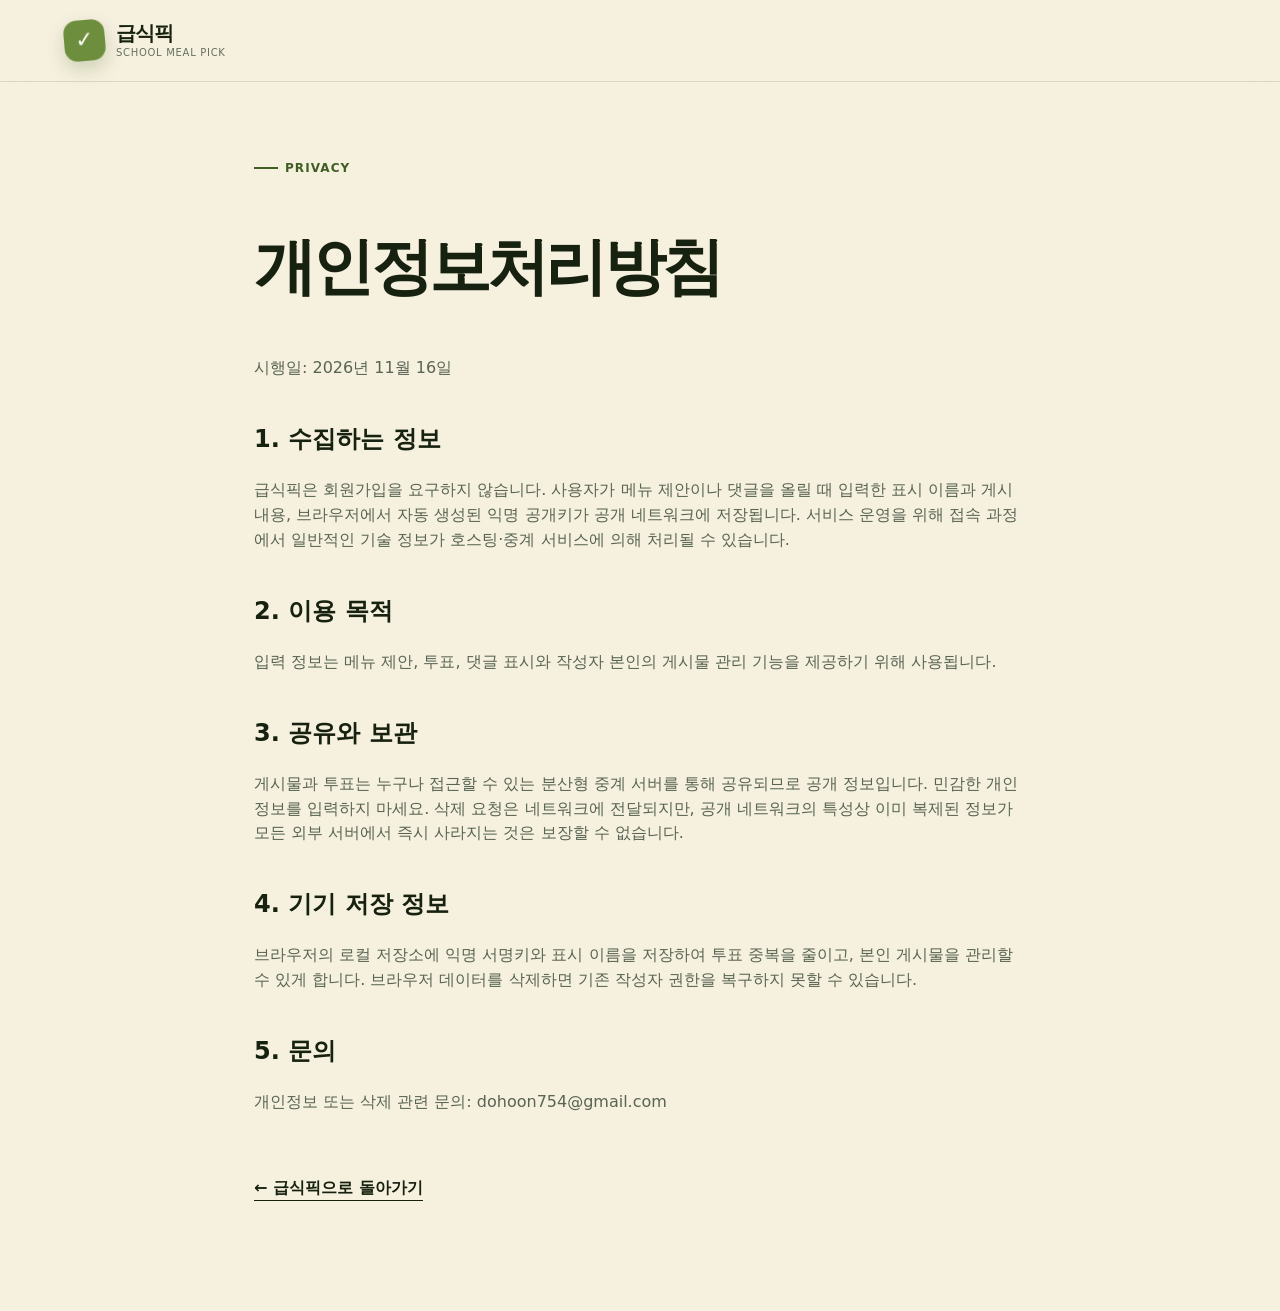
==== privacy.html @ 2544133d "Build school meal proposal and voting app" ====
<!doctype html>
<html lang="ko">
<head>
  <meta charset="utf-8"><meta name="viewport" content="width=device-width, initial-scale=1">
  <title>개인정보처리방침 — 급식픽</title><link rel="stylesheet" href="styles.css"><link rel="icon" href="assets/icon.svg" type="image/svg+xml">
  <style>.policy{max-width:820px;margin:0 auto;padding:70px 24px 110px}.policy h1{font-size:clamp(38px,7vw,62px);letter-spacing:-.06em}.policy h2{margin-top:40px}.policy p,.policy li{color:#596452}.back{display:inline-block;margin-top:45px;font-weight:800;border-bottom:1px solid}</style>
</head>
<body><header class="topbar"><a class="brand" href="index.html"><span class="brand-mark">✓</span><span><b>급식픽</b><small>School Meal Pick</small></span></a></header>
<main class="policy"><span class="eyebrow dark">PRIVACY</span><h1>개인정보처리방침</h1><p>시행일: 2026년 11월 16일</p>
  <h2>1. 수집하는 정보</h2><p>급식픽은 회원가입을 요구하지 않습니다. 사용자가 메뉴 제안이나 댓글을 올릴 때 입력한 표시 이름과 게시 내용, 브라우저에서 자동 생성된 익명 공개키가 공개 네트워크에 저장됩니다. 서비스 운영을 위해 접속 과정에서 일반적인 기술 정보가 호스팅·중계 서비스에 의해 처리될 수 있습니다.</p>
  <h2>2. 이용 목적</h2><p>입력 정보는 메뉴 제안, 투표, 댓글 표시와 작성자 본인의 게시물 관리 기능을 제공하기 위해 사용됩니다.</p>
  <h2>3. 공유와 보관</h2><p>게시물과 투표는 누구나 접근할 수 있는 분산형 중계 서버를 통해 공유되므로 공개 정보입니다. 민감한 개인정보를 입력하지 마세요. 삭제 요청은 네트워크에 전달되지만, 공개 네트워크의 특성상 이미 복제된 정보가 모든 외부 서버에서 즉시 사라지는 것은 보장할 수 없습니다.</p>
  <h2>4. 기기 저장 정보</h2><p>브라우저의 로컬 저장소에 익명 서명키와 표시 이름을 저장하여 투표 중복을 줄이고, 본인 게시물을 관리할 수 있게 합니다. 브라우저 데이터를 삭제하면 기존 작성자 권한을 복구하지 못할 수 있습니다.</p>
  <h2>5. 문의</h2><p>개인정보 또는 삭제 관련 문의: <a href="mailto:dohoon754@gmail.com">dohoon754@gmail.com</a></p>
  <a class="back" href="index.html">← 급식픽으로 돌아가기</a>
</main></body></html>
---- styles.css ----
:root {
  --ink: #17210f;
  --muted: #66705f;
  --green: #6d8f3d;
  --green-dark: #3f5f22;
  --lime: #c9df78;
  --cream: #f6f0df;
  --paper: #fffdf7;
  --line: rgba(32, 49, 22, .14);
  --red: #d85f4b;
  --shadow: 0 22px 60px rgba(42, 59, 25, .12);
}

* { box-sizing: border-box; }
html { scroll-behavior: smooth; }
body { margin: 0; color: var(--ink); background: var(--cream); font-family: Pretendard, "Noto Sans KR", system-ui, -apple-system, sans-serif; line-height: 1.55; overflow-x: hidden; }
button, input, textarea, select { font: inherit; }
button, a { -webkit-tap-highlight-color: transparent; }
button { color: inherit; }
a { color: inherit; text-decoration: none; }
.grain { position: fixed; inset: 0; pointer-events: none; z-index: 20; opacity: .25; background-image: url("data:image/svg+xml,%3Csvg viewBox='0 0 140 140' xmlns='http://www.w3.org/2000/svg'%3E%3Cfilter id='n'%3E%3CfeTurbulence type='fractalNoise' baseFrequency='.85' numOctaves='3' stitchTiles='stitch'/%3E%3C/filter%3E%3Crect width='100%25' height='100%25' filter='url(%23n)' opacity='.055'/%3E%3C/svg%3E"); }

.topbar { height: 82px; padding: 0 clamp(20px, 5vw, 78px); display: flex; align-items: center; justify-content: space-between; position: sticky; top: 0; z-index: 15; background: rgba(246, 240, 223, .86); border-bottom: 1px solid var(--line); backdrop-filter: blur(16px); }
.brand { display: inline-flex; align-items: center; gap: 11px; }
.brand-mark { width: 41px; height: 41px; border-radius: 13px; display: grid; place-items: center; background: var(--green); color: white; font-weight: 900; font-size: 22px; transform: rotate(-5deg); box-shadow: 0 8px 18px rgba(63, 95, 34, .22); }
.brand span:last-child { display: grid; line-height: 1.05; }
.brand b { font-size: 20px; letter-spacing: -.04em; }
.brand small { color: var(--muted); font-size: 10px; letter-spacing: .07em; margin-top: 4px; text-transform: uppercase; }
.top-actions { display: flex; align-items: center; gap: 10px; }
button { border: 0; cursor: pointer; }
.primary-button { min-height: 48px; border-radius: 999px; padding: 0 24px; background: var(--ink); color: white; font-weight: 800; box-shadow: 0 8px 20px rgba(23, 33, 15, .14); transition: transform .18s, box-shadow .18s, background .18s; }
.primary-button:hover { transform: translateY(-2px); box-shadow: 0 12px 28px rgba(23, 33, 15, .2); background: var(--green-dark); }
.primary-button.compact { min-height: 43px; padding: 0 19px; font-size: 14px; }
.primary-button.large { min-height: 58px; padding: 0 29px; }
.ghost-button { min-height: 43px; padding: 0 15px; border-radius: 999px; background: transparent; font-size: 14px; font-weight: 700; }
.ghost-button:hover { background: rgba(109, 143, 61, .11); }

.hero { min-height: 660px; padding: 80px clamp(24px, 8vw, 130px) 92px; display: grid; grid-template-columns: minmax(0, 1.05fr) minmax(360px, .95fr); align-items: center; gap: 60px; overflow: hidden; position: relative; background: radial-gradient(circle at 85% 10%, rgba(201, 223, 120, .68), transparent 37%), linear-gradient(115deg, #f7f1df 0%, #edf1d8 100%); }
.hero::after { content: ""; width: 420px; height: 420px; border: 1px solid rgba(109, 143, 61, .24); border-radius: 50%; position: absolute; right: -180px; bottom: -260px; box-shadow: 0 0 0 70px rgba(109, 143, 61, .04), 0 0 0 140px rgba(109, 143, 61, .03); }
.eyebrow { display: inline-flex; align-items: center; gap: 7px; color: var(--green-dark); font-size: 12px; font-weight: 900; letter-spacing: .09em; text-transform: uppercase; }
.eyebrow::before { content: ""; width: 24px; height: 2px; background: currentColor; }
.eyebrow.dark { color: var(--green-dark); }
.hero h1 { margin: 18px 0 22px; font-size: clamp(54px, 7vw, 94px); line-height: .98; letter-spacing: -.075em; font-weight: 900; }
.hero h1 em { color: var(--green); font-style: normal; }
.hero-copy > p { max-width: 600px; margin: 0; color: var(--muted); font-size: clamp(17px, 1.6vw, 21px); word-break: keep-all; }
.hero-actions { margin-top: 38px; display: flex; align-items: center; gap: 24px; flex-wrap: wrap; }
.text-link { font-weight: 800; border-bottom: 1px solid var(--ink); padding-bottom: 4px; }
.hero-visual { position: relative; min-height: 480px; display: grid; place-items: center; }
.plate-card { width: min(390px, 86vw); padding: 28px 30px 30px; background: rgba(255, 253, 247, .86); border: 1px solid rgba(255, 255, 255, .9); border-radius: 38px; text-align: center; transform: rotate(2deg); box-shadow: var(--shadow); backdrop-filter: blur(10px); }
.plate-badge { display: inline-block; padding: 7px 12px; border-radius: 99px; background: var(--lime); font-size: 12px; font-weight: 900; }
.plate { margin: 26px auto 17px; width: 220px; aspect-ratio: 1; border-radius: 50%; display: grid; place-items: center; background: #fff; border: 25px solid #eee7d3; box-shadow: inset 0 0 0 2px #d8cfb5, 0 18px 36px rgba(62, 70, 39, .14); }
.plate span { font-size: 92px; filter: drop-shadow(0 10px 8px rgba(51, 42, 20, .12)); }
.plate-card h2 { margin: 0; font-size: 26px; letter-spacing: -.04em; }
.mini-vote { margin-top: 16px; display: flex; justify-content: space-between; border-top: 1px solid var(--line); padding-top: 16px; color: var(--muted); font-size: 14px; }
.mini-vote b { color: var(--red); }
.float-tag { position: absolute; padding: 12px 17px; border-radius: 999px; background: var(--paper); font-weight: 800; font-size: 14px; box-shadow: 0 12px 30px rgba(50, 67, 32, .12); animation: float 4s ease-in-out infinite; }
.tag-one { left: 0; top: 105px; transform: rotate(-6deg); }
.tag-two { right: -10px; bottom: 92px; animation-delay: -2s; transform: rotate(4deg); }
@keyframes float { 50% { translate: 0 -10px; } }

.stats-strip { display: grid; grid-template-columns: repeat(3, 1fr); max-width: 1080px; margin: -42px auto 0; position: relative; z-index: 3; border-radius: 25px; overflow: hidden; background: var(--ink); color: white; box-shadow: var(--shadow); }
.stats-strip div { padding: 25px 32px; display: flex; align-items: baseline; gap: 12px; justify-content: center; border-right: 1px solid rgba(255,255,255,.13); }
.stats-strip div:last-child { border: 0; }
.stats-strip strong { color: var(--lime); font-size: 30px; }
.stats-strip span { color: rgba(255,255,255,.67); font-size: 13px; }

.ideas-section { max-width: 1240px; margin: 0 auto; padding: 120px 24px 100px; }
.section-heading { display: flex; justify-content: space-between; align-items: end; gap: 24px; }
.section-heading h2, .how-section h2 { margin: 10px 0 5px; font-size: clamp(34px, 5vw, 58px); line-height: 1.1; letter-spacing: -.06em; }
.section-heading p { margin: 0; color: var(--muted); }
.refresh-button { padding: 11px 15px; border: 1px solid var(--line); border-radius: 12px; background: rgba(255,255,255,.46); font-weight: 700; }
.filters { margin-top: 36px; display: flex; gap: 8px; overflow-x: auto; padding-bottom: 5px; scrollbar-width: none; }
.filters::-webkit-scrollbar { display: none; }
.filter { flex: 0 0 auto; min-height: 42px; padding: 0 17px; border-radius: 999px; border: 1px solid var(--line); background: transparent; font-weight: 800; font-size: 14px; }
.filter.active { color: white; background: var(--green-dark); border-color: var(--green-dark); }
.board-toolbar { min-height: 56px; display: flex; align-items: center; justify-content: space-between; color: var(--muted); font-size: 13px; border-bottom: 1px solid var(--line); }
.board-toolbar select { background: transparent; color: var(--ink); border: 0; padding: 8px 4px 8px 9px; font-weight: 800; outline: 0; }
.idea-grid { margin-top: 25px; display: grid; grid-template-columns: repeat(2, minmax(0, 1fr)); gap: 18px; }
.idea-card { background: var(--paper); border: 1px solid rgba(49, 68, 33, .12); border-radius: 24px; padding: 24px; box-shadow: 0 8px 25px rgba(42, 59, 25, .055); transition: transform .2s, box-shadow .2s; }
.idea-card:hover { transform: translateY(-3px); box-shadow: 0 14px 35px rgba(42, 59, 25, .1); }
.card-top { display: flex; align-items: center; justify-content: space-between; gap: 10px; }
.category-chip { padding: 6px 10px; border-radius: 999px; background: #eef2dc; color: var(--green-dark); font-size: 11px; font-weight: 900; }
.card-menu { position: relative; }
.delete-button { background: transparent; color: #8a534b; padding: 6px 8px; font-size: 12px; border-radius: 8px; }
.delete-button:hover { background: #fdebe7; }
.idea-card h3 { margin: 17px 0 8px; font-size: 25px; line-height: 1.25; letter-spacing: -.04em; word-break: break-word; }
.idea-description { margin: 0; min-height: 48px; color: var(--muted); font-size: 14px; white-space: pre-wrap; word-break: break-word; }
.idea-description.placeholder { color: #a0a798; }
.author-row { margin-top: 19px; display: flex; align-items: center; justify-content: space-between; color: var(--muted); font-size: 12px; }
.author { display: inline-flex; gap: 8px; align-items: center; font-weight: 800; color: #4b5745; }
.avatar { width: 27px; height: 27px; display: grid; place-items: center; border-radius: 9px; background: var(--lime); color: var(--green-dark); font-size: 11px; font-weight: 900; }
.vote-bar { margin-top: 18px; display: grid; grid-template-columns: 1fr 1fr auto; gap: 8px; }
.vote-button, .comment-toggle { min-height: 43px; border-radius: 12px; border: 1px solid var(--line); background: #f8f5ea; font-weight: 850; font-size: 13px; }
.vote-button:hover, .comment-toggle:hover { border-color: var(--green); }
.vote-button.active.like { background: #e3f0c8; border-color: #a8c568; color: var(--green-dark); }
.vote-button.active.dislike { background: #fde6df; border-color: #dfa090; color: #9e4738; }
.comment-toggle { padding: 0 13px; }
.comments { margin-top: 16px; border-top: 1px solid var(--line); padding-top: 15px; }
.comment-list { display: grid; gap: 9px; max-height: 210px; overflow: auto; }
.comment { padding: 10px 12px; border-radius: 12px; background: #f5f1e4; font-size: 13px; }
.comment strong { display: block; font-size: 11px; color: var(--green-dark); margin-bottom: 2px; }
.comment-empty { color: var(--muted); font-size: 12px; margin: 4px 0 10px; }
.comment-form { margin-top: 10px; display: flex; gap: 7px; }
.comment-form input { min-width: 0; flex: 1; border: 1px solid var(--line); border-radius: 11px; background: white; padding: 10px 12px; outline: 0; }
.comment-form input:focus { border-color: var(--green); box-shadow: 0 0 0 3px rgba(109,143,61,.12); }
.comment-form button { border-radius: 11px; background: var(--ink); color: white; padding: 0 14px; font-weight: 800; }
.loading-card, .empty-state { margin-top: 25px; min-height: 260px; border: 1px dashed rgba(63,95,34,.25); border-radius: 24px; display: grid; place-items: center; align-content: center; text-align: center; color: var(--muted); }
.loading-card p { margin: 15px 0 0; }
.spinner { width: 31px; height: 31px; border: 3px solid rgba(109,143,61,.2); border-top-color: var(--green); border-radius: 50%; animation: spin .8s linear infinite; }
@keyframes spin { to { transform: rotate(360deg); } }
.empty-state > span { font-size: 46px; }
.empty-state h3 { margin: 10px 0 2px; color: var(--ink); }
.empty-state p { margin: 0 0 20px; }

.how-section { background: var(--green-dark); color: white; padding: 80px max(24px, calc((100vw - 1192px) / 2)); }
.how-section .eyebrow { color: var(--lime); }
.how-section h2 { margin-bottom: 0; }
.steps { margin: 45px 0 0; padding: 0; list-style: none; display: grid; grid-template-columns: repeat(3, 1fr); gap: 18px; }
.steps li { padding: 26px; min-height: 190px; border-radius: 22px; background: rgba(255,255,255,.08); border: 1px solid rgba(255,255,255,.13); display: flex; flex-direction: column; }
.steps b { color: var(--lime); font-size: 12px; }
.steps strong { margin-top: auto; font-size: 22px; }
.steps span { margin-top: 5px; color: rgba(255,255,255,.62); font-size: 13px; }

footer { padding: 48px clamp(24px, 6vw, 90px); display: flex; align-items: center; justify-content: space-between; gap: 24px; background: #11170d; color: rgba(255,255,255,.62); font-size: 13px; }
.footer-brand { color: white; }
footer div:last-child { display: flex; gap: 9px; align-items: center; }
footer button { background: none; color: inherit; padding: 0; }
footer a:hover, footer button:hover { color: white; }

.modal { border: 0; padding: 0; width: min(560px, calc(100% - 28px)); border-radius: 28px; overflow: visible; background: transparent; }
.modal::backdrop { background: rgba(13, 20, 8, .62); backdrop-filter: blur(6px); }
.modal-shell { position: relative; padding: 36px; border-radius: 28px; background: var(--paper); box-shadow: 0 30px 90px rgba(15, 20, 10, .3); }
.modal-shell h2 { margin: 10px 0 3px; font-size: 31px; letter-spacing: -.05em; }
.modal-intro { color: var(--muted); margin: 0 0 24px; }
.modal-close { position: absolute; top: 18px; right: 18px; width: 38px; height: 38px; border-radius: 50%; background: #efecdf; font-size: 25px; line-height: 1; }
.field { display: grid; gap: 7px; margin-top: 15px; font-size: 13px; font-weight: 800; position: relative; }
.field span b { color: var(--green); font-size: 10px; }
.field span small { color: var(--muted); font-weight: 500; }
.field input, .field textarea, .field select { width: 100%; border: 1px solid var(--line); border-radius: 13px; background: white; padding: 13px 14px; outline: 0; resize: vertical; }
.field input:focus, .field textarea:focus, .field select:focus { border-color: var(--green); box-shadow: 0 0 0 4px rgba(109,143,61,.12); }
.counter { position: absolute; right: 12px; bottom: 8px; color: #8e9588; font-weight: 500; }
.submit-button { width: 100%; margin-top: 24px; }
.form-note { text-align: center; color: var(--muted); font-size: 11px; margin: 12px 0 0; }
.small-modal { max-width: 440px; }
.toast { position: fixed; left: 50%; bottom: 28px; translate: -50% 20px; z-index: 40; padding: 12px 18px; border-radius: 12px; background: var(--ink); color: white; font-size: 13px; font-weight: 800; box-shadow: var(--shadow); opacity: 0; visibility: hidden; transition: .25s; }
.toast.show { opacity: 1; visibility: visible; translate: -50% 0; }
.mobile-compose { display: none; }

@media (max-width: 850px) {
  .hero { grid-template-columns: 1fr; padding-top: 58px; text-align: center; }
  .hero-copy > p { margin-inline: auto; }
  .hero-actions { justify-content: center; }
  .hero-visual { min-height: 430px; }
  .stats-strip { margin-inline: 18px; }
  .stats-strip div { padding: 21px 12px; flex-direction: column; align-items: center; gap: 1px; text-align: center; }
  .idea-grid { grid-template-columns: 1fr; }
  .steps { grid-template-columns: 1fr; }
  .steps li { min-height: 150px; }
  footer { flex-direction: column; text-align: center; }
}

@media (max-width: 560px) {
  .topbar { height: 68px; padding: 0 16px; }
  .brand-mark { width: 36px; height: 36px; border-radius: 11px; }
  .brand b { font-size: 18px; }
  .top-actions .primary-button { display: none; }
  .ghost-button { padding: 0 9px; }
  .hero { min-height: auto; padding: 58px 19px 70px; gap: 20px; }
  .hero h1 { font-size: clamp(43px, 12.7vw, 52px); }
  .hero h1 em { display: block; }
  .hero-copy > p { font-size: 16px; }
  .hero-actions { margin-top: 28px; }
  .text-link { display: none; }
  .hero-visual { min-height: 370px; }
  .plate-card { padding: 22px; border-radius: 29px; }
  .plate { width: 180px; border-width: 20px; }
  .plate span { font-size: 72px; }
  .tag-one { left: -4px; top: 65px; }
  .tag-two { right: -2px; bottom: 43px; }
  .stats-strip { grid-template-columns: 1fr 1fr; margin-top: -28px; border-radius: 20px; }
  .stats-strip div { padding: 17px 6px; }
  .stats-strip div:nth-child(3) { display: none; }
  .stats-strip strong { font-size: 24px; }
  .ideas-section { padding: 82px 16px 75px; }
  .section-heading { align-items: start; }
  .section-heading h2 { font-size: 37px; }
  .refresh-button { font-size: 0; padding: 9px; }
  .refresh-button::first-letter { font-size: 20px; }
  .idea-card { padding: 20px; border-radius: 20px; }
  .vote-bar { grid-template-columns: 1fr 1fr; }
  .comment-toggle { grid-column: 1 / -1; }
  .how-section { padding: 65px 18px 80px; }
  .modal-shell { padding: 30px 21px 24px; border-radius: 23px; max-height: calc(100vh - 30px); overflow-y: auto; }
  .modal-shell h2 { padding-right: 30px; }
  .mobile-compose { display: block; position: fixed; right: 16px; bottom: max(17px, env(safe-area-inset-bottom)); z-index: 14; min-height: 50px; padding: 0 19px; border-radius: 999px; background: var(--ink); color: white; font-weight: 900; box-shadow: 0 13px 35px rgba(16, 25, 10, .27); }
  .toast { bottom: 82px; width: max-content; max-width: calc(100% - 32px); text-align: center; }
}

@media (prefers-reduced-motion: reduce) { *, *::before, *::after { scroll-behavior: auto !important; animation: none !important; transition: none !important; } }
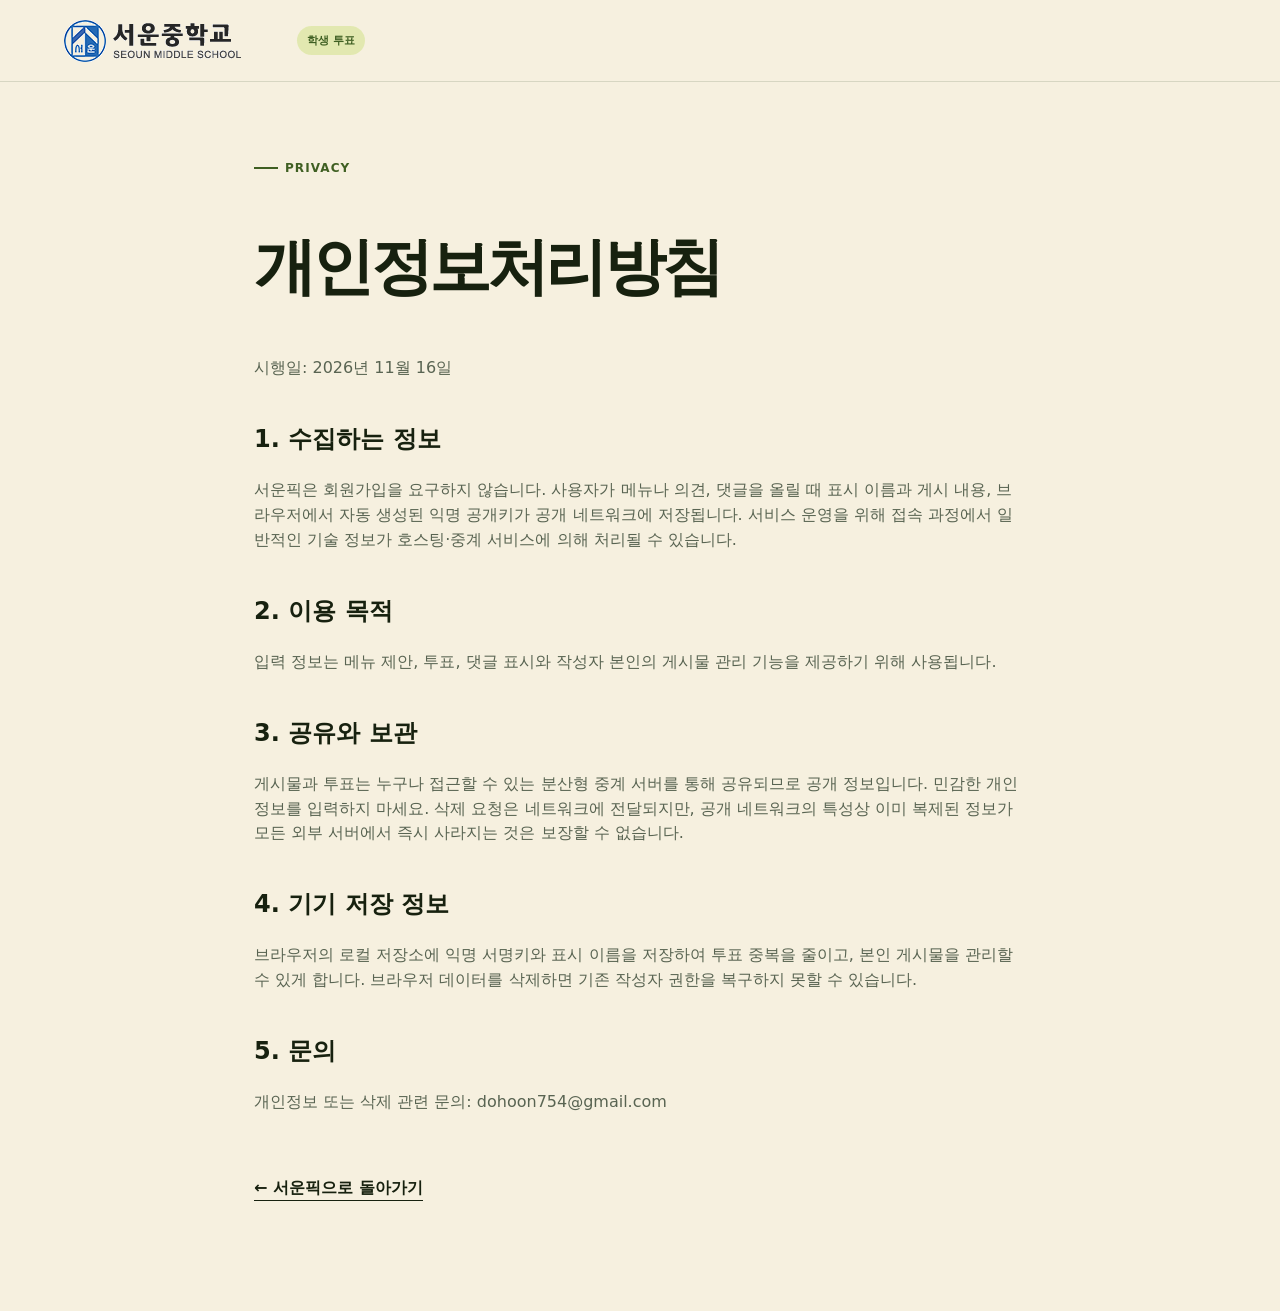
==== commit 44284e66: "Add Seoun student opinions and top five voting" ====
--- a/privacy.html
+++ b/privacy.html
@@ -2,15 +2,15 @@
 <html lang="ko">
 <head>
   <meta charset="utf-8"><meta name="viewport" content="width=device-width, initial-scale=1">
-  <title>개인정보처리방침 — 급식픽</title><link rel="stylesheet" href="styles.css"><link rel="icon" href="assets/icon.svg" type="image/svg+xml">
+  <title>개인정보처리방침 — 서운픽</title><link rel="stylesheet" href="styles.css"><link rel="icon" href="assets/icon.svg" type="image/svg+xml">
   <style>.policy{max-width:820px;margin:0 auto;padding:70px 24px 110px}.policy h1{font-size:clamp(38px,7vw,62px);letter-spacing:-.06em}.policy h2{margin-top:40px}.policy p,.policy li{color:#596452}.back{display:inline-block;margin-top:45px;font-weight:800;border-bottom:1px solid}</style>
 </head>
-<body><header class="topbar"><a class="brand" href="index.html"><span class="brand-mark">✓</span><span><b>급식픽</b><small>School Meal Pick</small></span></a></header>
+<body><header class="topbar"><a class="school-brand" href="index.html"><img src="assets/seoun-official-logo.png" alt="서운중학교"><span>학생 투표</span></a></header>
 <main class="policy"><span class="eyebrow dark">PRIVACY</span><h1>개인정보처리방침</h1><p>시행일: 2026년 11월 16일</p>
-  <h2>1. 수집하는 정보</h2><p>급식픽은 회원가입을 요구하지 않습니다. 사용자가 메뉴 제안이나 댓글을 올릴 때 입력한 표시 이름과 게시 내용, 브라우저에서 자동 생성된 익명 공개키가 공개 네트워크에 저장됩니다. 서비스 운영을 위해 접속 과정에서 일반적인 기술 정보가 호스팅·중계 서비스에 의해 처리될 수 있습니다.</p>
+  <h2>1. 수집하는 정보</h2><p>서운픽은 회원가입을 요구하지 않습니다. 사용자가 메뉴나 의견, 댓글을 올릴 때 표시 이름과 게시 내용, 브라우저에서 자동 생성된 익명 공개키가 공개 네트워크에 저장됩니다. 서비스 운영을 위해 접속 과정에서 일반적인 기술 정보가 호스팅·중계 서비스에 의해 처리될 수 있습니다.</p>
   <h2>2. 이용 목적</h2><p>입력 정보는 메뉴 제안, 투표, 댓글 표시와 작성자 본인의 게시물 관리 기능을 제공하기 위해 사용됩니다.</p>
   <h2>3. 공유와 보관</h2><p>게시물과 투표는 누구나 접근할 수 있는 분산형 중계 서버를 통해 공유되므로 공개 정보입니다. 민감한 개인정보를 입력하지 마세요. 삭제 요청은 네트워크에 전달되지만, 공개 네트워크의 특성상 이미 복제된 정보가 모든 외부 서버에서 즉시 사라지는 것은 보장할 수 없습니다.</p>
   <h2>4. 기기 저장 정보</h2><p>브라우저의 로컬 저장소에 익명 서명키와 표시 이름을 저장하여 투표 중복을 줄이고, 본인 게시물을 관리할 수 있게 합니다. 브라우저 데이터를 삭제하면 기존 작성자 권한을 복구하지 못할 수 있습니다.</p>
   <h2>5. 문의</h2><p>개인정보 또는 삭제 관련 문의: <a href="mailto:dohoon754@gmail.com">dohoon754@gmail.com</a></p>
-  <a class="back" href="index.html">← 급식픽으로 돌아가기</a>
+  <a class="back" href="index.html">← 서운픽으로 돌아가기</a>
 </main></body></html>
--- a/styles.css
+++ b/styles.css
@@ -12,6 +12,7 @@
 }
 
 * { box-sizing: border-box; }
+[hidden] { display: none !important; }
 html { scroll-behavior: smooth; }
 body { margin: 0; color: var(--ink); background: var(--cream); font-family: Pretendard, "Noto Sans KR", system-ui, -apple-system, sans-serif; line-height: 1.55; overflow-x: hidden; }
 button, input, textarea, select { font: inherit; }
@@ -21,6 +22,9 @@
 .grain { position: fixed; inset: 0; pointer-events: none; z-index: 20; opacity: .25; background-image: url("data:image/svg+xml,%3Csvg viewBox='0 0 140 140' xmlns='http://www.w3.org/2000/svg'%3E%3Cfilter id='n'%3E%3CfeTurbulence type='fractalNoise' baseFrequency='.85' numOctaves='3' stitchTiles='stitch'/%3E%3C/filter%3E%3Crect width='100%25' height='100%25' filter='url(%23n)' opacity='.055'/%3E%3C/svg%3E"); }
 
 .topbar { height: 82px; padding: 0 clamp(20px, 5vw, 78px); display: flex; align-items: center; justify-content: space-between; position: sticky; top: 0; z-index: 15; background: rgba(246, 240, 223, .86); border-bottom: 1px solid var(--line); backdrop-filter: blur(16px); }
+.school-brand { display: flex; align-items: center; gap: 13px; }
+.school-brand img { width: 220px; height: 42px; object-fit: contain; object-position: left center; }
+.school-brand > span { padding: 6px 10px; border-radius: 999px; color: var(--green-dark); background: rgba(201, 223, 120, .45); font-size: 11px; font-weight: 900; white-space: nowrap; }
 .brand { display: inline-flex; align-items: center; gap: 11px; }
 .brand-mark { width: 41px; height: 41px; border-radius: 13px; display: grid; place-items: center; background: var(--green); color: white; font-weight: 900; font-size: 22px; transform: rotate(-5deg); box-shadow: 0 8px 18px rgba(63, 95, 34, .22); }
 .brand span:last-child { display: grid; line-height: 1.05; }
@@ -50,6 +54,12 @@
 .plate-badge { display: inline-block; padding: 7px 12px; border-radius: 99px; background: var(--lime); font-size: 12px; font-weight: 900; }
 .plate { margin: 26px auto 17px; width: 220px; aspect-ratio: 1; border-radius: 50%; display: grid; place-items: center; background: #fff; border: 25px solid #eee7d3; box-shadow: inset 0 0 0 2px #d8cfb5, 0 18px 36px rgba(62, 70, 39, .14); }
 .plate span { font-size: 92px; filter: drop-shadow(0 10px 8px rgba(51, 42, 20, .12)); }
+.question-plate { position: relative; overflow: hidden; background: radial-gradient(circle at 35% 28%, #f4ffd0, #c9df78 56%, #9fbd54); border-color: #eef0df; }
+.question-plate::before, .question-plate::after { content: ""; position: absolute; border-radius: 50%; background: rgba(255,255,255,.28); }
+.question-plate::before { width: 95px; height: 95px; right: -25px; top: -25px; }
+.question-plate::after { width: 52px; height: 52px; left: 12px; bottom: 19px; }
+.question-plate span { position: relative; z-index: 1; font-size: 130px; line-height: 1; font-family: Georgia, serif; font-weight: 900; color: var(--green-dark); text-shadow: 0 7px 0 rgba(255,255,255,.32); filter: none; transform: rotate(7deg); }
+.question-plate.has-winner span { font-family: inherit; font-size: 66px; transform: none; }
 .plate-card h2 { margin: 0; font-size: 26px; letter-spacing: -.04em; }
 .mini-vote { margin-top: 16px; display: flex; justify-content: space-between; border-top: 1px solid var(--line); padding-top: 16px; color: var(--muted); font-size: 14px; }
 .mini-vote b { color: var(--red); }
@@ -64,7 +74,32 @@
 .stats-strip strong { color: var(--lime); font-size: 30px; }
 .stats-strip span { color: rgba(255,255,255,.67); font-size: 13px; }
 
-.ideas-section { max-width: 1240px; margin: 0 auto; padding: 120px 24px 100px; }
+.opinion-section { max-width: 1240px; margin: 110px auto 0; padding: 0 24px; display: grid; grid-template-columns: .78fr 1.22fr; gap: 20px; }
+.opinion-intro { position: relative; overflow: hidden; min-height: 540px; padding: 42px; border-radius: 32px; color: white; background: linear-gradient(145deg, #243817, #4c7228 70%, #789847); box-shadow: var(--shadow); }
+.opinion-intro::after { content: "5"; position: absolute; right: -7px; bottom: -95px; color: rgba(255,255,255,.055); font-size: 360px; font-weight: 950; line-height: 1; }
+.opinion-intro .eyebrow { color: var(--lime); }
+.opinion-intro h2 { margin: 22px 0 18px; font-size: clamp(54px, 7vw, 86px); line-height: .92; letter-spacing: -.07em; }
+.opinion-intro h2 em { color: var(--lime); font-style: normal; }
+.opinion-intro p { max-width: 400px; color: rgba(255,255,255,.74); font-size: 16px; word-break: keep-all; }
+.school-seal { width: fit-content; margin-bottom: 34px; padding: 14px 17px; border-radius: 16px; background: white; box-shadow: 0 14px 30px rgba(0,0,0,.17); }
+.school-seal img { display: block; width: 220px; height: 42px; object-fit: contain; }
+.light-button { position: relative; z-index: 1; margin-top: 19px; min-height: 49px; padding: 0 21px; border-radius: 999px; background: var(--lime); color: var(--green-dark); font-weight: 900; }
+.ranking-board { min-height: 540px; padding: 18px; border-radius: 32px; background: #e9e4d3; display: grid; grid-template-columns: 1.15fr 1fr 1fr; grid-template-rows: 1fr 1fr; gap: 12px; }
+.rank-card { position: relative; overflow: hidden; padding: 22px; border-radius: 22px; background: var(--paper); border: 1px solid rgba(35,52,23,.08); display: flex; flex-direction: column; }
+.rank-card:first-child { grid-row: 1 / 3; background: linear-gradient(155deg, #fffdf7, #eaf1cf); }
+.rank-number { width: 38px; height: 38px; display: grid; place-items: center; border-radius: 12px; background: var(--ink); color: var(--lime); font-size: 17px; font-weight: 950; box-shadow: 0 8px 18px rgba(23,33,15,.14); }
+.rank-card:first-child .rank-number { width: 50px; height: 50px; font-size: 23px; background: var(--green); color: white; }
+.rank-card h3 { margin: auto 0 14px; font-size: 19px; line-height: 1.25; letter-spacing: -.04em; word-break: break-word; }
+.rank-card:first-child h3 { font-size: 32px; }
+.rank-meta { display: flex; align-items: center; justify-content: space-between; gap: 8px; color: var(--muted); font-size: 11px; }
+.rank-vote { min-height: 35px; padding: 0 12px; border-radius: 999px; background: #edf1de; color: var(--green-dark); font-size: 12px; font-weight: 900; }
+.rank-vote.active { background: var(--green); color: white; }
+.ranking-empty { grid-column: 1 / -1; grid-row: 1 / -1; display: grid; place-items: center; align-content: center; text-align: center; color: var(--muted); }
+.ranking-empty span { font-size: 48px; }
+.ranking-empty strong { margin-top: 8px; color: var(--ink); font-size: 19px; }
+.ranking-empty small { margin-top: 3px; }
+
+.ideas-section { max-width: 1240px; margin: 0 auto; padding: 110px 24px 100px; }
 .section-heading { display: flex; justify-content: space-between; align-items: end; gap: 24px; }
 .section-heading h2, .how-section h2 { margin: 10px 0 5px; font-size: clamp(34px, 5vw, 58px); line-height: 1.1; letter-spacing: -.06em; }
 .section-heading p { margin: 0; color: var(--muted); }
@@ -73,6 +108,8 @@
 .filters::-webkit-scrollbar { display: none; }
 .filter { flex: 0 0 auto; min-height: 42px; padding: 0 17px; border-radius: 999px; border: 1px solid var(--line); background: transparent; font-weight: 800; font-size: 14px; }
 .filter.active { color: white; background: var(--green-dark); border-color: var(--green-dark); }
+.kind-tabs { display: inline-flex; padding: 5px; border-radius: 999px; background: rgba(109,143,61,.1); }
+.kind-tabs .filter { border: 0; }
 .board-toolbar { min-height: 56px; display: flex; align-items: center; justify-content: space-between; color: var(--muted); font-size: 13px; border-bottom: 1px solid var(--line); }
 .board-toolbar select { background: transparent; color: var(--ink); border: 0; padding: 8px 4px 8px 9px; font-weight: 800; outline: 0; }
 .idea-grid { margin-top: 25px; display: grid; grid-template-columns: repeat(2, minmax(0, 1fr)); gap: 18px; }
@@ -80,6 +117,7 @@
 .idea-card:hover { transform: translateY(-3px); box-shadow: 0 14px 35px rgba(42, 59, 25, .1); }
 .card-top { display: flex; align-items: center; justify-content: space-between; gap: 10px; }
 .category-chip { padding: 6px 10px; border-radius: 999px; background: #eef2dc; color: var(--green-dark); font-size: 11px; font-weight: 900; }
+.category-chip.opinion { background: #e7ecf8; color: #435578; }
 .card-menu { position: relative; }
 .delete-button { background: transparent; color: #8a534b; padding: 6px 8px; font-size: 12px; border-radius: 8px; }
 .delete-button:hover { background: #fdebe7; }
@@ -138,6 +176,14 @@
 .field span small { color: var(--muted); font-weight: 500; }
 .field input, .field textarea, .field select { width: 100%; border: 1px solid var(--line); border-radius: 13px; background: white; padding: 13px 14px; outline: 0; resize: vertical; }
 .field input:focus, .field textarea:focus, .field select:focus { border-color: var(--green); box-shadow: 0 0 0 4px rgba(109,143,61,.12); }
+.type-choice { display: grid; grid-template-columns: 1fr 1fr; gap: 10px; }
+.type-option { min-height: 120px; padding: 15px; border-radius: 17px; border: 2px solid transparent; background: #f2efe4; display: grid; place-items: center; align-content: center; gap: 2px; }
+.type-option > span { font-size: 29px; }
+.type-option b { font-size: 15px; }
+.type-option small { color: var(--muted); font-size: 11px; }
+.type-option.active { border-color: var(--green); background: #edf3d7; box-shadow: inset 0 0 0 3px rgba(255,255,255,.65); }
+.big-field { margin-top: 19px; }
+.big-field input { min-height: 58px; font-size: 17px; font-weight: 750; }
 .counter { position: absolute; right: 12px; bottom: 8px; color: #8e9588; font-weight: 500; }
 .submit-button { width: 100%; margin-top: 24px; }
 .form-note { text-align: center; color: var(--muted); font-size: 11px; margin: 12px 0 0; }
@@ -145,6 +191,9 @@
 .toast { position: fixed; left: 50%; bottom: 28px; translate: -50% 20px; z-index: 40; padding: 12px 18px; border-radius: 12px; background: var(--ink); color: white; font-size: 13px; font-weight: 800; box-shadow: var(--shadow); opacity: 0; visibility: hidden; transition: .25s; }
 .toast.show { opacity: 1; visibility: visible; translate: -50% 0; }
 .mobile-compose { display: none; }
+.footer-school { display: flex; align-items: center; gap: 10px; }
+.footer-school img { width: 190px; height: auto; }
+.footer-school > span { padding-left: 10px; border-left: 1px solid rgba(255,255,255,.2); white-space: nowrap; }
 
 @media (max-width: 850px) {
   .hero { grid-template-columns: 1fr; padding-top: 58px; text-align: center; }
@@ -154,6 +203,9 @@
   .stats-strip { margin-inline: 18px; }
   .stats-strip div { padding: 21px 12px; flex-direction: column; align-items: center; gap: 1px; text-align: center; }
   .idea-grid { grid-template-columns: 1fr; }
+  .opinion-section { grid-template-columns: 1fr; }
+  .opinion-intro { min-height: auto; }
+  .ranking-board { min-height: 560px; }
   .steps { grid-template-columns: 1fr; }
   .steps li { min-height: 150px; }
   footer { flex-direction: column; text-align: center; }
@@ -163,16 +215,19 @@
   .topbar { height: 68px; padding: 0 16px; }
   .brand-mark { width: 36px; height: 36px; border-radius: 11px; }
   .brand b { font-size: 18px; }
+  .school-brand img { width: 178px; height: 34px; }
+  .school-brand > span { display: none; }
   .top-actions .primary-button { display: none; }
   .ghost-button { padding: 0 9px; }
   .hero { min-height: auto; padding: 58px 19px 70px; gap: 20px; }
   .hero h1 { font-size: clamp(43px, 12.7vw, 52px); }
-  .hero h1 em { display: block; }
+  .hero h1 em { display: block; white-space: nowrap; font-size: .92em; }
   .hero-copy > p { font-size: 16px; }
   .hero-actions { margin-top: 28px; }
   .text-link { display: none; }
   .hero-visual { min-height: 370px; }
   .plate-card { padding: 22px; border-radius: 29px; }
+  .plate-card { transform: none; }
   .plate { width: 180px; border-width: 20px; }
   .plate span { font-size: 72px; }
   .tag-one { left: -4px; top: 65px; }
@@ -181,6 +236,16 @@
   .stats-strip div { padding: 17px 6px; }
   .stats-strip div:nth-child(3) { display: none; }
   .stats-strip strong { font-size: 24px; }
+  .opinion-section { margin-top: 78px; padding: 0 14px; }
+  .opinion-intro { padding: 27px 23px 32px; border-radius: 25px; }
+  .opinion-intro h2 { font-size: 57px; }
+  .school-seal { padding: 11px 13px; margin-bottom: 26px; }
+  .school-seal img { width: 190px; height: 37px; }
+  .ranking-board { min-height: 0; padding: 10px; border-radius: 24px; display: grid; grid-template-columns: 1fr; grid-template-rows: none; }
+  .rank-card, .rank-card:first-child { grid-row: auto; min-height: 146px; }
+  .rank-card:first-child { min-height: 220px; }
+  .rank-card:first-child h3 { font-size: 27px; }
+  .ranking-empty { min-height: 240px; }
   .ideas-section { padding: 82px 16px 75px; }
   .section-heading { align-items: start; }
   .section-heading h2 { font-size: 37px; }
@@ -192,6 +257,9 @@
   .how-section { padding: 65px 18px 80px; }
   .modal-shell { padding: 30px 21px 24px; border-radius: 23px; max-height: calc(100vh - 30px); overflow-y: auto; }
   .modal-shell h2 { padding-right: 30px; }
+  .type-option { min-height: 108px; }
+  .footer-school { flex-direction: column; }
+  .footer-school > span { border: 0; padding: 0; }
   .mobile-compose { display: block; position: fixed; right: 16px; bottom: max(17px, env(safe-area-inset-bottom)); z-index: 14; min-height: 50px; padding: 0 19px; border-radius: 999px; background: var(--ink); color: white; font-weight: 900; box-shadow: 0 13px 35px rgba(16, 25, 10, .27); }
   .toast { bottom: 82px; width: max-content; max-width: calc(100% - 32px); text-align: center; }
 }
